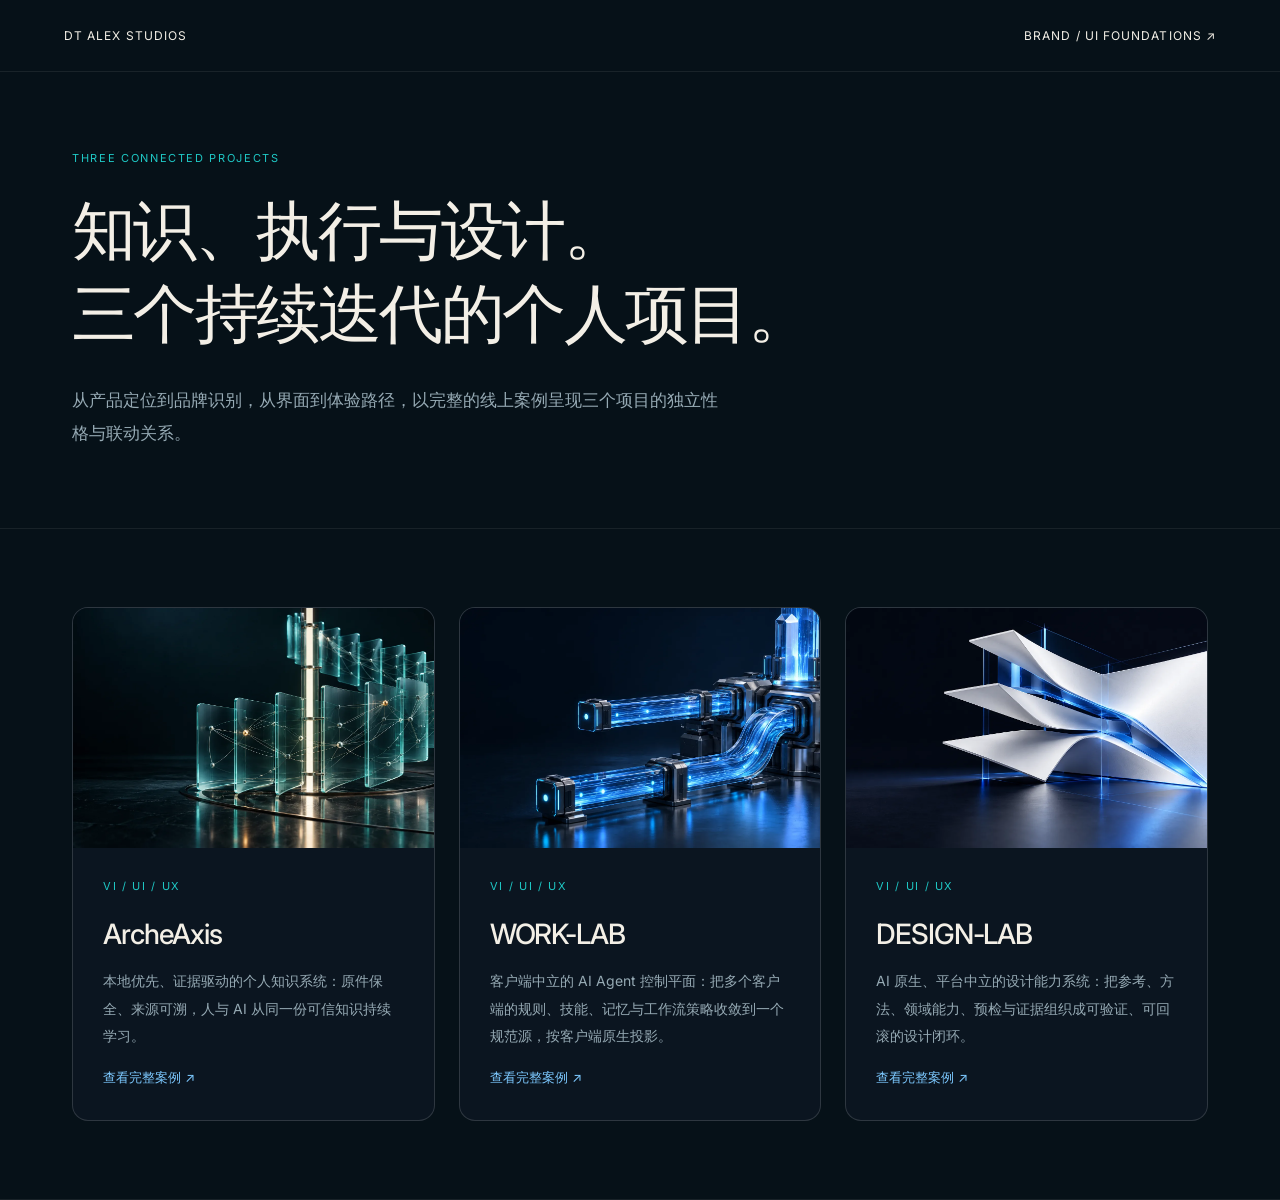
==== site-unseen/cases/index.html @ 7bae7467 "详情页升级为产品级呈现，并接入三套完整案例页 - 配图按素材身份分流：产品界面进桌面样机，品牌与规范板进装裱板，   框形跟随画面，取消所有钉死的长宽比（此前竖幅板子被裁掉七成）；   装裱板与出血框" ====
<!doctype html><html lang="zh-CN"><head><meta charset="utf-8"><meta name="viewport" content="width=device-width,initial-scale=1"><title>ArcheAxis — 产品案例 / DT ALEX STUDIOS</title><meta name="description" content="本地优先、证据驱动的个人知识系统：原件保全、来源可溯，人与 AI 从同一份可信知识持续学习。"><style>
@font-face{font-family:Inter;src:url('assets/fonts/Inter.ttf')}@font-face{font-family:CJK;src:local('PingFang SC'),local('Microsoft YaHei'),local('Noto Sans CJK SC'),local('Noto Sans SC')}
*{box-sizing:border-box}html{scroll-behavior:smooth}body{margin:0;background:var(--bg);color:var(--text);font-family:Inter,CJK,'Segoe UI',sans-serif;line-height:1.6}a{color:inherit;text-decoration:none}button{font:inherit}img{display:block;max-width:100%}h1,h2,h3,p{margin:0}h1,h2,h3{font-weight:500;letter-spacing:-.04em}h2{font-size:46px;line-height:1.3}h3{font-size:22px;line-height:1.5}p{font-size:17px;line-height:1.95;color:var(--muted)}small,.eyebrow{font-size:11px;letter-spacing:.15em;text-transform:uppercase}.eyebrow{color:var(--primary);display:block;margin-bottom:20px}.mono{font-family:Inter,monospace;font-size:12px;letter-spacing:.06em}.muted{color:var(--muted)}
.topbar{height:72px;display:flex;justify-content:space-between;align-items:center;padding:0 64px;border-bottom:1px solid #ffffff13;font-size:12px;letter-spacing:.09em}.topbar a:hover{color:var(--primary)}.topbar .links{display:flex;gap:24px}.page{max-width:1440px;margin:auto}.section{padding:78px 72px;border-bottom:1px solid #ffffff12;position:relative;overflow:hidden}.sec-head{display:flex;justify-content:space-between;gap:60px;margin-bottom:45px;align-items:start}.sec-head .intro{max-width:450px}.sec-no{color:var(--muted);font-size:12px;letter-spacing:.16em}.sec-title{max-width:680px}.body-copy{max-width:620px}.grid2{display:grid;grid-template-columns:repeat(2,minmax(0,1fr));gap:30px}.grid2>*,.grid3>*,.grid4>*{min-width:0}.grid3{display:grid;grid-template-columns:repeat(3,1fr);gap:22px}.grid4{display:grid;grid-template-columns:repeat(4,1fr);gap:16px}.panel{border:1px solid #ffffff18;border-radius:14px;background:var(--surface);padding:30px}.panel .num{display:block;color:var(--primary);font-size:13px;margin-bottom:28px}.panel p{font-size:15px;margin-top:14px}.rule{height:1px;background:#ffffff20;margin:30px 0}.chip{display:inline-block;border:1px solid #ffffff25;border-radius:30px;padding:7px 13px;margin:0 5px 6px 0;font-size:11px;letter-spacing:.04em}.badge{color:var(--primary);border-color:var(--primary)}
.hero{height:810px;padding:74px 72px;background-image:linear-gradient(90deg,var(--bg) 0%,transparent 72%),var(--hero);background-size:cover;background-position:center;display:flex;flex-direction:column;justify-content:space-between}.hero-name{font-size:91px;font-weight:650;letter-spacing:-.07em;line-height:1.05;max-width:950px}.hero-cn{font-size:15px;color:var(--muted);margin-top:18px}.hero-headline{font-size:40px;letter-spacing:-.035em;max-width:580px;margin-top:40px;line-height:1.4}.hero-summary{font-size:15px;max-width:425px;margin-top:22px}.hero-bottom{display:flex;justify-content:space-between;align-items:end;gap:40px}.hero-bottom div{font-size:11px;letter-spacing:.12em}.hero-stamp{border-left:2px solid var(--primary);padding-left:18px}.case-meta{display:flex;gap:30px;margin-top:18px;color:var(--muted);font-size:12px}
.bigquote{font-size:38px;line-height:1.5;letter-spacing:-.035em;max-width:880px;margin:40px 0;color:var(--text)}.brand-board{background:#000;border:1px solid #ffffff1a;border-radius:16px;padding:25px;height:480px;display:flex;align-items:center;justify-content:center}.brand-full{width:440px;max-width:100%;max-height:440px}.brand-mark{width:110px;height:100px}.brand-mark .brand-full{width:100%;height:100%}.brand-explainer{display:flex;flex-direction:column;justify-content:center;padding:20px}.brand-caption{font-size:12px;margin-top:22px;color:var(--muted)}.mark-row{display:flex;gap:18px;margin:30px 0}.mark-tile{height:160px;flex:1;background:#000;display:flex;align-items:center;justify-content:center;border-radius:12px;border:1px solid #ffffff20}.mark-tile svg{width:85px;height:85px}.clearspace{padding:28px;background:#000;display:flex;justify-content:center;border:1px solid #ffffff20;border-radius:12px}.clearspace>div{border:1px dashed var(--primary);padding:24px}.clearspace svg{width:85px;height:85px}.palette-grid{display:grid;grid-template-columns:1.2fr 1fr 1fr 1fr;gap:12px}.swatch{height:205px;border-radius:12px;border:1px solid #ffffff1c;padding:22px;display:flex;flex-direction:column;justify-content:space-between}.swatch label{font-size:11px;letter-spacing:.1em}.swatch b{font-size:16px;font-weight:500}.palette-detail{margin-top:30px;display:flex;justify-content:space-between;gap:40px;font-size:14px;color:var(--muted)}.sample{margin-top:40px;border:1px solid #ffffff20;background:var(--surface);padding:35px;border-radius:14px}.sample-top{display:flex;gap:12px;align-items:center}.dot{height:9px;width:9px;border-radius:50%;background:var(--primary);box-shadow:0 0 15px var(--primary)}.sample p{font-size:14px}.sample-line{margin-top:28px;height:2px;background:linear-gradient(90deg,var(--primary),transparent)}
.light{background:var(--text);color:var(--bg)}.light p,.light .muted{color:#58616a}.light .eyebrow{color:var(--bg)}.type-display{font-size:82px;line-height:1.2;letter-spacing:-.055em;margin:36px 0}.type-chinese{font-size:36px;line-height:1.6;margin-bottom:45px}.type-line{display:flex;justify-content:space-between;gap:30px;padding:20px 0;border-top:1px solid #00000020;font-size:16px}.browser{border:1px solid #ffffff25;border-radius:14px;overflow:hidden;box-shadow:0 30px 90px #0007;background:#070e17}.browser-bar{height:40px;display:flex;align-items:center;padding:0 18px;gap:6px;background:#151e28;border-bottom:1px solid #ffffff10}.browser-bar i{width:7px;height:7px;border-radius:50%;background:#677887}.browser-bar span{margin:auto;font-size:10px;color:#afbdcb;letter-spacing:.07em}.browser img{width:100%}.caption{display:flex;justify-content:space-between;gap:35px;margin-top:22px;font-size:12px;color:var(--muted)}.ui-pair{display:grid;grid-template-columns:1fr 1fr;gap:24px;margin-top:36px}.ui-pair .browser{border-radius:10px}.ui-pair .browser-bar{height:28px}.ui-pair .caption{font-size:11px}
.architecture{display:grid;grid-template-columns:.9fr 1.3fr 1fr;gap:20px;margin-top:35px}.architecture .panel{padding:26px}.architecture .panel:nth-child(2){border-color:var(--primary)}.list-item{padding:17px 0;border-bottom:1px solid #ffffff13;font-size:15px;display:flex;justify-content:space-between;gap:10px}.list-item:last-child{border-bottom:none}.list-item small{color:var(--primary);font-size:9px}.arch-label{font-size:12px;letter-spacing:.08em;color:var(--primary);margin-bottom:20px}.journey{margin-top:40px}.journey .step{border-top:2px solid var(--primary);padding:24px 20px;background:var(--surface);min-height:260px;border-radius:0 0 12px 12px}.step .num{font-size:12px;color:var(--primary);margin-bottom:40px}.step h3{font-size:20px;margin-bottom:15px}.step p{font-size:14px}.feedback{font-size:12px;color:var(--primary);margin-top:28px;border-top:1px solid #ffffff1b;padding-top:14px}.journey-note{padding:30px 36px;border-left:2px solid var(--primary);background:var(--surface);margin-top:32px;font-size:15px;color:var(--muted)}.state-grid .panel{min-height:250px}.state-label{display:inline-block;background:color-mix(in srgb,var(--primary) 14%,transparent);color:var(--primary);padding:5px 10px;border-radius:5px;font-size:11px;margin-bottom:30px}.focus-spec{display:flex;gap:40px;align-items:center;justify-content:space-between;border-top:1px solid #ffffff20;margin-top:35px;padding-top:25px}.focus-btn{padding:12px 20px;border:1px solid var(--primary);outline:2px solid var(--primary);outline-offset:4px;border-radius:8px;font-size:13px}.focus-spec p{font-size:13px;max-width:520px}
.screenwall{display:grid;grid-template-columns:repeat(3,1fr);gap:22px}.screenwall figure{margin:0}.screenwall img{border:1px solid #ffffff20;border-radius:7px}.screenwall figcaption{font-size:11px;color:var(--muted);margin-top:12px}.mockup-stage{height:820px;position:relative;perspective:2000px;background:radial-gradient(ellipse at 55% 75%,color-mix(in srgb,var(--primary) 17%,transparent),transparent 65%);margin:20px -30px 0}.monitor{position:absolute;left:7%;top:2%;width:74%;background:linear-gradient(135deg,#667583,#101820 13%,#283642);padding:13px 13px 38px;border-radius:22px;box-shadow:5px 16px 0 #090e15,0 40px 100px #000b;transform:rotateY(-10deg) rotateX(3deg)}.monitor .screen{border-radius:9px;overflow:hidden;background:var(--bg)}.monitor .screen img{width:100%}.monitor:after{content:'';position:absolute;width:14%;height:85px;background:linear-gradient(90deg,#121d27,#4f6070,#17222c);left:43%;top:100%;z-index:-1;clip-path:polygon(20% 0,80% 0,100% 100%,0 100%)}.monitor .foot{position:absolute;height:14px;width:34%;background:linear-gradient(180deg,#647280,#17212b);bottom:-97px;left:33%;border-radius:50%;box-shadow:0 15px 40px #0009}.floating-browser{position:absolute;width:48%;right:0;bottom:0;transform:rotateY(-8deg) rotateX(2deg);box-shadow:0 25px 70px #000b}.mockup-note{font-size:12px;color:var(--muted);margin-top:35px}
.graphic-canvas{height:390px;border:1px solid #ffffff20;border-radius:14px;background:var(--surface);position:relative;overflow:hidden;display:flex;align-items:center;justify-content:center}.graphic-canvas svg{width:88%;height:88%}.graphic-copy{margin-top:25px;display:grid;grid-template-columns:repeat(3,1fr);gap:30px}.graphic-copy p{font-size:13px}.graphic-copy h3{font-size:17px;margin-bottom:9px}.digital-grid{display:grid;grid-template-columns:1.1fr 1fr;gap:26px}.share-card{background:var(--surface);border:1px solid #ffffff20;border-radius:15px;overflow:hidden}.share-cover{height:310px;background-image:linear-gradient(90deg,var(--bg),transparent),var(--hero);background-size:cover;background-position:center;padding:28px}.share-cover h3{font-size:30px;margin-top:80px}.share-content{padding:24px}.share-content p{font-size:13px;margin-top:10px}.digital-spec{display:flex;flex-direction:column;justify-content:space-between}.digital-spec .panel{margin-bottom:18px}.digital-spec h3{font-size:20px}.digital-spec p{font-size:13px}.relation-grid{display:grid;grid-template-columns:repeat(3,1fr);gap:18px;margin-top:38px}.relation-card{padding:25px;border:1px solid #ffffff20;background:var(--surface);border-radius:12px}.relation-card.active{border-color:var(--primary)}.relation-card .brand-mark{height:80px;width:100px;background:#000;border-radius:8px;margin-bottom:22px}.relation-card h3{font-size:22px}.relation-card p{font-size:13px;margin-top:12px}.closing{padding:82px 72px}.closing h2{font-size:58px}.closing p{max-width:630px;margin-top:30px}.closing-bottom{display:flex;justify-content:space-between;gap:40px;margin-top:60px;padding-top:28px;border-top:1px solid #ffffff20;font-size:11px;color:var(--muted)}
.promo{position:relative;width:1920px;height:1080px;padding:100px;background-image:linear-gradient(90deg,var(--bg) 0%,color-mix(in srgb,var(--bg) 86%,transparent) 44%,transparent 100%),var(--hero);background-size:cover;background-position:center;overflow:hidden}.promo h1{font-size:120px;letter-spacing:-.055em;line-height:1.05;max-width:1200px}.promo h2{font-size:56px;margin-top:45px}.promo p{color:var(--text);font-size:23px;max-width:610px;margin-top:32px}.promo .eyebrow{font-size:16px;margin-bottom:45px}.promo-foot{position:absolute;left:100px;right:100px;bottom:72px;display:flex;justify-content:space-between;align-items:end;border-top:1px solid #ffffff30;padding-top:25px;font-size:15px;letter-spacing:.08em}.promo.square{width:1080px;height:1080px;padding:68px;background-position:65% center}.square h1{font-size:84px;max-width:950px}.square h2{font-size:44px}.square p{font-size:19px;max-width:600px}.square .promo-foot{left:68px;right:68px;bottom:50px}.promo.vertical{width:1080px;height:1920px;padding:78px;background-size:auto 1250px;background-position:70% 100%;background-repeat:no-repeat}.vertical h1{font-size:82px}.vertical h2{font-size:57px;max-width:740px}.vertical p{font-size:23px;max-width:730px}.vertical .promo-foot{left:78px;right:78px;bottom:70px}.vertical .mini-screen{position:absolute;left:78px;right:78px;top:710px;transform:rotate(-3deg);box-shadow:0 40px 90px #000a}.vertical .mini-screen .browser-bar{height:32px}.promo .brand-mark{width:130px;height:130px;position:absolute;right:90px;top:90px;background:#000;border-radius:10px}.home-grid{display:grid;grid-template-columns:repeat(3,1fr);gap:24px}.home-card{border:1px solid #ffffff25;overflow:hidden;border-radius:16px;background:#0b1520}.home-card img{height:240px;width:100%;object-fit:cover}.home-card div{padding:30px}.home-card h2{font-size:28px}.home-card p{font-size:14px;margin:15px 0}.home-card a{color:#7dc9ff;font-size:13px}
@media(max-width:800px){.topbar{padding:0 22px;height:60px}.topbar .links{gap:12px;font-size:10px}.section,.closing{padding:48px 24px}.hero{height:760px;padding:44px 24px;background-position:65% center}.hero-name{font-size:clamp(42px,12vw,58px)}.hero-headline{font-size:30px;max-width:330px}.hero-summary{font-size:14px;max-width:310px}.hero-bottom{gap:16px}.case-meta{gap:14px;font-size:10px}.sec-head{display:block;margin-bottom:30px}.sec-head .intro{margin-top:22px}h2{font-size:32px}.grid2,.grid3,.architecture,.digital-grid,.home-grid{grid-template-columns:1fr}.grid4,.palette-grid{grid-template-columns:1fr 1fr}.panel{padding:23px}.bigquote{font-size:27px}.brand-board{height:380px}.brand-explainer{padding:20px 0}.brand-full{width:350px;max-width:100%}.clearspace{padding:18px}.clearspace>div{padding:18px}.type-display{font-size:48px}.type-chinese{font-size:28px}.type-line{font-size:12px;gap:15px}.ui-pair{grid-template-columns:1fr}.browser-bar{height:28px}.caption{font-size:10px;gap:15px}.journey .step{min-height:250px}.state-grid .panel{min-height:250px}.focus-spec{flex-direction:column;align-items:start}.screenwall{grid-template-columns:1fr 1fr;gap:14px}.mockup-stage{height:340px;margin:0 -10px}.monitor{left:0;top:5%;width:95%;padding:6px 6px 20px;border-radius:12px;transform:none}.monitor:after{height:40px}.monitor .foot{bottom:-47px}.floating-browser{width:60%;bottom:5%;transform:none}.mockup-note{margin-top:15px}.graphic-canvas{height:280px}.graphic-copy{grid-template-columns:1fr}.relation-grid{grid-template-columns:1fr}.closing h2{font-size:39px}.closing-bottom{flex-direction:column;gap:18px}.palette-detail{flex-direction:column;gap:12px}.swatch{height:180px}.hero-stamp{font-size:10px!important}.relation-card .brand-mark{height:70px}.body-copy p{font-size:15px}}
@media(prefers-reduced-motion:reduce){html{scroll-behavior:auto}}
</style></head><body style="--bg:#061118;--surface:#0C1C26;--primary:#1FC8C5;--secondary:#E6BE73;--text:#F3EFE6;--muted:#96AAB4;--hero:url(assets/archeaxis-keyvisual.webp)"><header class="topbar"><span>DT ALEX STUDIOS</span><a href="brand-ui-kit.html">BRAND / UI FOUNDATIONS ↗</a></header><main class="page"><section class="section"><span class="eyebrow">THREE CONNECTED PROJECTS</span><h1 style="font-size:64px;line-height:1.3">知识、执行与设计。<br>三个持续迭代的个人项目。</h1><p style="max-width:650px;margin-top:30px">从产品定位到品牌识别，从界面到体验路径，以完整的线上案例呈现三个项目的独立性格与联动关系。</p></section><section class="section"><div class="home-grid"><article class="home-card"><img src="assets/archeaxis-keyvisual.webp" alt="ArcheAxis 主视觉"><div><span class="eyebrow">VI / UI / UX</span><h2>ArcheAxis</h2><p>本地优先、证据驱动的个人知识系统：原件保全、来源可溯，人与 AI 从同一份可信知识持续学习。</p><a href="archeaxis.html">查看完整案例 ↗</a></div></article><article class="home-card"><img src="assets/work-lab-keyvisual.webp" alt="WORK-LAB 主视觉"><div><span class="eyebrow">VI / UI / UX</span><h2>WORK-LAB</h2><p>客户端中立的 AI Agent 控制平面：把多个客户端的规则、技能、记忆与工作流策略收敛到一个规范源，按客户端原生投影。</p><a href="work-lab.html">查看完整案例 ↗</a></div></article><article class="home-card"><img src="assets/design-lab-keyvisual.webp" alt="DESIGN-LAB 主视觉"><div><span class="eyebrow">VI / UI / UX</span><h2>DESIGN-LAB</h2><p>AI 原生、平台中立的设计能力系统：把参考、方法、领域能力、预检与证据组织成可验证、可回滚的设计闭环。</p><a href="design-lab.html">查看完整案例 ↗</a></div></article></div></section></main></body></html>
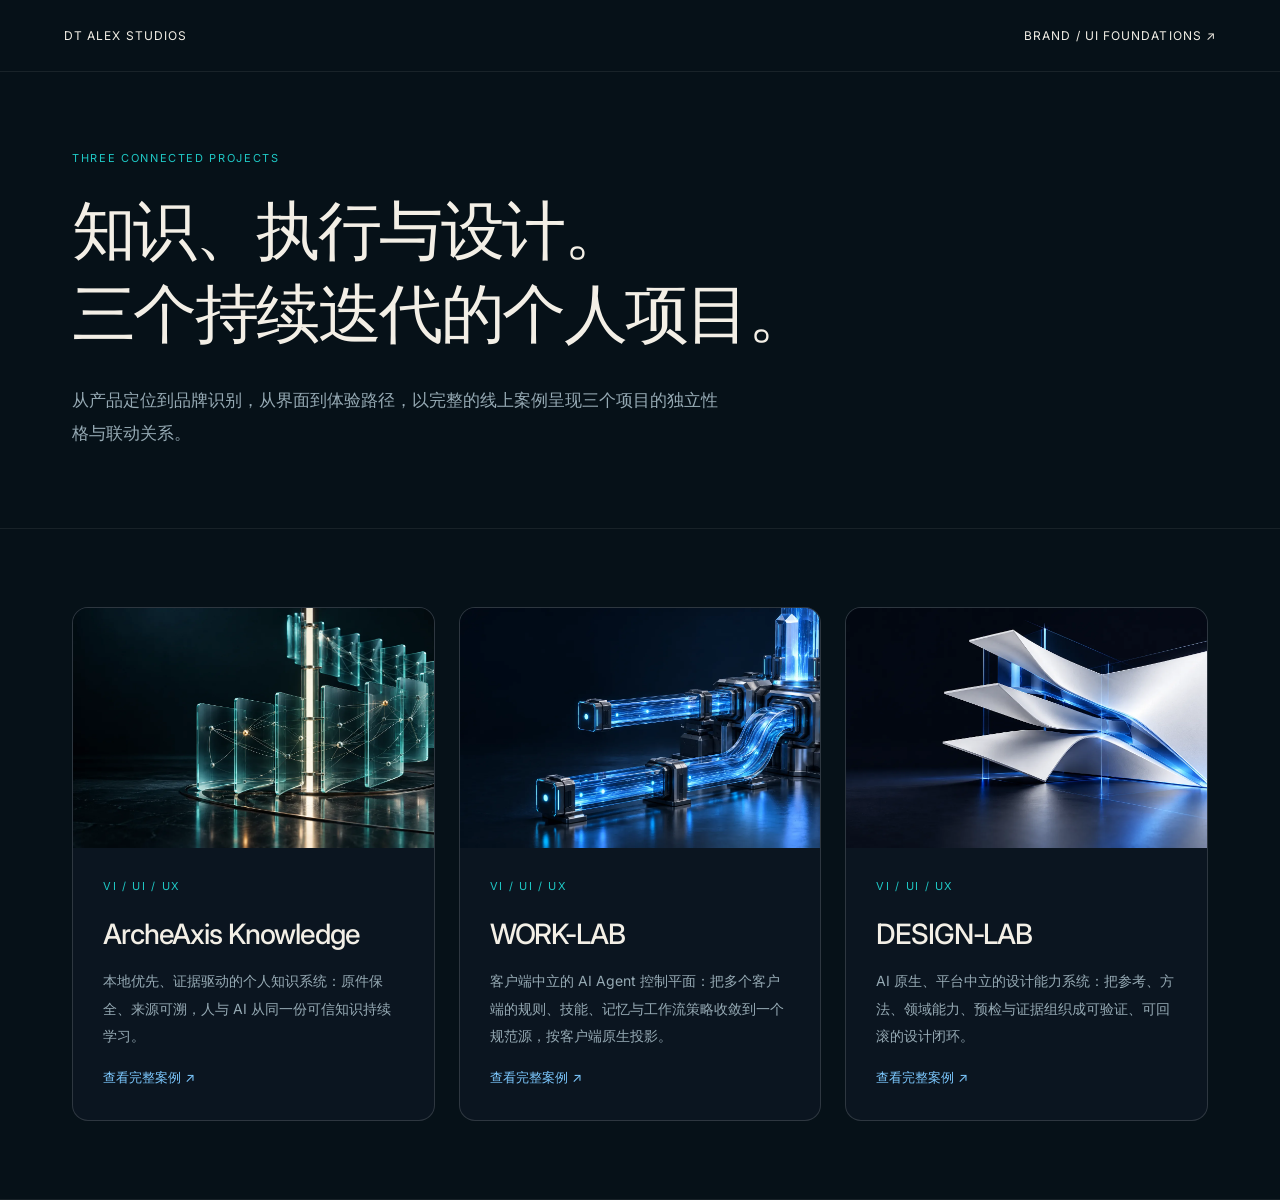
==== commit a6a5bc8e: "全站改用对外全称，案例页配图与素材分辨率补齐到原生 对外不再出现内部简称：案例页 hero、交互演示页头与 ArcheAxis 界面截图 一律用「星环知识系统 ArcheAxis Knowledge」" ====
--- a/site-unseen/cases/index.html
+++ b/site-unseen/cases/index.html
@@ -1,4 +1,4 @@
-<!doctype html><html lang="zh-CN"><head><meta charset="utf-8"><meta name="viewport" content="width=device-width,initial-scale=1"><title>ArcheAxis — 产品案例 / DT ALEX STUDIOS</title><meta name="description" content="本地优先、证据驱动的个人知识系统：原件保全、来源可溯，人与 AI 从同一份可信知识持续学习。"><style>
+<!doctype html><html lang="zh-CN"><head><meta charset="utf-8"><meta name="viewport" content="width=device-width,initial-scale=1"><title>星环知识系统 ArcheAxis Knowledge — 产品案例 / DT ALEX STUDIOS</title><meta name="description" content="本地优先、证据驱动的个人知识系统：原件保全、来源可溯，人与 AI 从同一份可信知识持续学习。"><style>
 @font-face{font-family:Inter;src:url('assets/fonts/Inter.ttf')}@font-face{font-family:CJK;src:local('PingFang SC'),local('Microsoft YaHei'),local('Noto Sans CJK SC'),local('Noto Sans SC')}
 *{box-sizing:border-box}html{scroll-behavior:smooth}body{margin:0;background:var(--bg);color:var(--text);font-family:Inter,CJK,'Segoe UI',sans-serif;line-height:1.6}a{color:inherit;text-decoration:none}button{font:inherit}img{display:block;max-width:100%}h1,h2,h3,p{margin:0}h1,h2,h3{font-weight:500;letter-spacing:-.04em}h2{font-size:46px;line-height:1.3}h3{font-size:22px;line-height:1.5}p{font-size:17px;line-height:1.95;color:var(--muted)}small,.eyebrow{font-size:11px;letter-spacing:.15em;text-transform:uppercase}.eyebrow{color:var(--primary);display:block;margin-bottom:20px}.mono{font-family:Inter,monospace;font-size:12px;letter-spacing:.06em}.muted{color:var(--muted)}
 .topbar{height:72px;display:flex;justify-content:space-between;align-items:center;padding:0 64px;border-bottom:1px solid #ffffff13;font-size:12px;letter-spacing:.09em}.topbar a:hover{color:var(--primary)}.topbar .links{display:flex;gap:24px}.page{max-width:1440px;margin:auto}.section{padding:78px 72px;border-bottom:1px solid #ffffff12;position:relative;overflow:hidden}.sec-head{display:flex;justify-content:space-between;gap:60px;margin-bottom:45px;align-items:start}.sec-head .intro{max-width:450px}.sec-no{color:var(--muted);font-size:12px;letter-spacing:.16em}.sec-title{max-width:680px}.body-copy{max-width:620px}.grid2{display:grid;grid-template-columns:repeat(2,minmax(0,1fr));gap:30px}.grid2>*,.grid3>*,.grid4>*{min-width:0}.grid3{display:grid;grid-template-columns:repeat(3,1fr);gap:22px}.grid4{display:grid;grid-template-columns:repeat(4,1fr);gap:16px}.panel{border:1px solid #ffffff18;border-radius:14px;background:var(--surface);padding:30px}.panel .num{display:block;color:var(--primary);font-size:13px;margin-bottom:28px}.panel p{font-size:15px;margin-top:14px}.rule{height:1px;background:#ffffff20;margin:30px 0}.chip{display:inline-block;border:1px solid #ffffff25;border-radius:30px;padding:7px 13px;margin:0 5px 6px 0;font-size:11px;letter-spacing:.04em}.badge{color:var(--primary);border-color:var(--primary)}
@@ -11,4 +11,4 @@
 .promo{position:relative;width:1920px;height:1080px;padding:100px;background-image:linear-gradient(90deg,var(--bg) 0%,color-mix(in srgb,var(--bg) 86%,transparent) 44%,transparent 100%),var(--hero);background-size:cover;background-position:center;overflow:hidden}.promo h1{font-size:120px;letter-spacing:-.055em;line-height:1.05;max-width:1200px}.promo h2{font-size:56px;margin-top:45px}.promo p{color:var(--text);font-size:23px;max-width:610px;margin-top:32px}.promo .eyebrow{font-size:16px;margin-bottom:45px}.promo-foot{position:absolute;left:100px;right:100px;bottom:72px;display:flex;justify-content:space-between;align-items:end;border-top:1px solid #ffffff30;padding-top:25px;font-size:15px;letter-spacing:.08em}.promo.square{width:1080px;height:1080px;padding:68px;background-position:65% center}.square h1{font-size:84px;max-width:950px}.square h2{font-size:44px}.square p{font-size:19px;max-width:600px}.square .promo-foot{left:68px;right:68px;bottom:50px}.promo.vertical{width:1080px;height:1920px;padding:78px;background-size:auto 1250px;background-position:70% 100%;background-repeat:no-repeat}.vertical h1{font-size:82px}.vertical h2{font-size:57px;max-width:740px}.vertical p{font-size:23px;max-width:730px}.vertical .promo-foot{left:78px;right:78px;bottom:70px}.vertical .mini-screen{position:absolute;left:78px;right:78px;top:710px;transform:rotate(-3deg);box-shadow:0 40px 90px #000a}.vertical .mini-screen .browser-bar{height:32px}.promo .brand-mark{width:130px;height:130px;position:absolute;right:90px;top:90px;background:#000;border-radius:10px}.home-grid{display:grid;grid-template-columns:repeat(3,1fr);gap:24px}.home-card{border:1px solid #ffffff25;overflow:hidden;border-radius:16px;background:#0b1520}.home-card img{height:240px;width:100%;object-fit:cover}.home-card div{padding:30px}.home-card h2{font-size:28px}.home-card p{font-size:14px;margin:15px 0}.home-card a{color:#7dc9ff;font-size:13px}
 @media(max-width:800px){.topbar{padding:0 22px;height:60px}.topbar .links{gap:12px;font-size:10px}.section,.closing{padding:48px 24px}.hero{height:760px;padding:44px 24px;background-position:65% center}.hero-name{font-size:clamp(42px,12vw,58px)}.hero-headline{font-size:30px;max-width:330px}.hero-summary{font-size:14px;max-width:310px}.hero-bottom{gap:16px}.case-meta{gap:14px;font-size:10px}.sec-head{display:block;margin-bottom:30px}.sec-head .intro{margin-top:22px}h2{font-size:32px}.grid2,.grid3,.architecture,.digital-grid,.home-grid{grid-template-columns:1fr}.grid4,.palette-grid{grid-template-columns:1fr 1fr}.panel{padding:23px}.bigquote{font-size:27px}.brand-board{height:380px}.brand-explainer{padding:20px 0}.brand-full{width:350px;max-width:100%}.clearspace{padding:18px}.clearspace>div{padding:18px}.type-display{font-size:48px}.type-chinese{font-size:28px}.type-line{font-size:12px;gap:15px}.ui-pair{grid-template-columns:1fr}.browser-bar{height:28px}.caption{font-size:10px;gap:15px}.journey .step{min-height:250px}.state-grid .panel{min-height:250px}.focus-spec{flex-direction:column;align-items:start}.screenwall{grid-template-columns:1fr 1fr;gap:14px}.mockup-stage{height:340px;margin:0 -10px}.monitor{left:0;top:5%;width:95%;padding:6px 6px 20px;border-radius:12px;transform:none}.monitor:after{height:40px}.monitor .foot{bottom:-47px}.floating-browser{width:60%;bottom:5%;transform:none}.mockup-note{margin-top:15px}.graphic-canvas{height:280px}.graphic-copy{grid-template-columns:1fr}.relation-grid{grid-template-columns:1fr}.closing h2{font-size:39px}.closing-bottom{flex-direction:column;gap:18px}.palette-detail{flex-direction:column;gap:12px}.swatch{height:180px}.hero-stamp{font-size:10px!important}.relation-card .brand-mark{height:70px}.body-copy p{font-size:15px}}
 @media(prefers-reduced-motion:reduce){html{scroll-behavior:auto}}
-</style></head><body style="--bg:#061118;--surface:#0C1C26;--primary:#1FC8C5;--secondary:#E6BE73;--text:#F3EFE6;--muted:#96AAB4;--hero:url(assets/archeaxis-keyvisual.webp)"><header class="topbar"><span>DT ALEX STUDIOS</span><a href="brand-ui-kit.html">BRAND / UI FOUNDATIONS ↗</a></header><main class="page"><section class="section"><span class="eyebrow">THREE CONNECTED PROJECTS</span><h1 style="font-size:64px;line-height:1.3">知识、执行与设计。<br>三个持续迭代的个人项目。</h1><p style="max-width:650px;margin-top:30px">从产品定位到品牌识别，从界面到体验路径，以完整的线上案例呈现三个项目的独立性格与联动关系。</p></section><section class="section"><div class="home-grid"><article class="home-card"><img src="assets/archeaxis-keyvisual.webp" alt="ArcheAxis 主视觉"><div><span class="eyebrow">VI / UI / UX</span><h2>ArcheAxis</h2><p>本地优先、证据驱动的个人知识系统：原件保全、来源可溯，人与 AI 从同一份可信知识持续学习。</p><a href="archeaxis.html">查看完整案例 ↗</a></div></article><article class="home-card"><img src="assets/work-lab-keyvisual.webp" alt="WORK-LAB 主视觉"><div><span class="eyebrow">VI / UI / UX</span><h2>WORK-LAB</h2><p>客户端中立的 AI Agent 控制平面：把多个客户端的规则、技能、记忆与工作流策略收敛到一个规范源，按客户端原生投影。</p><a href="work-lab.html">查看完整案例 ↗</a></div></article><article class="home-card"><img src="assets/design-lab-keyvisual.webp" alt="DESIGN-LAB 主视觉"><div><span class="eyebrow">VI / UI / UX</span><h2>DESIGN-LAB</h2><p>AI 原生、平台中立的设计能力系统：把参考、方法、领域能力、预检与证据组织成可验证、可回滚的设计闭环。</p><a href="design-lab.html">查看完整案例 ↗</a></div></article></div></section></main></body></html>+</style></head><body style="--bg:#061118;--surface:#0C1C26;--primary:#1FC8C5;--secondary:#E6BE73;--text:#F3EFE6;--muted:#96AAB4;--hero:url(assets/archeaxis-keyvisual.webp)"><header class="topbar"><span>DT ALEX STUDIOS</span><a href="brand-ui-kit.html">BRAND / UI FOUNDATIONS ↗</a></header><main class="page"><section class="section"><span class="eyebrow">THREE CONNECTED PROJECTS</span><h1 style="font-size:64px;line-height:1.3">知识、执行与设计。<br>三个持续迭代的个人项目。</h1><p style="max-width:650px;margin-top:30px">从产品定位到品牌识别，从界面到体验路径，以完整的线上案例呈现三个项目的独立性格与联动关系。</p></section><section class="section"><div class="home-grid"><article class="home-card"><img src="assets/archeaxis-keyvisual.webp" alt="星环知识系统 ArcheAxis Knowledge 主视觉"><div><span class="eyebrow">VI / UI / UX</span><h2>ArcheAxis Knowledge</h2><p>本地优先、证据驱动的个人知识系统：原件保全、来源可溯，人与 AI 从同一份可信知识持续学习。</p><a href="archeaxis.html">查看完整案例 ↗</a></div></article><article class="home-card"><img src="assets/work-lab-keyvisual.webp" alt="WORK-LAB 主视觉"><div><span class="eyebrow">VI / UI / UX</span><h2>WORK-LAB</h2><p>客户端中立的 AI Agent 控制平面：把多个客户端的规则、技能、记忆与工作流策略收敛到一个规范源，按客户端原生投影。</p><a href="work-lab.html">查看完整案例 ↗</a></div></article><article class="home-card"><img src="assets/design-lab-keyvisual.webp" alt="DESIGN-LAB 主视觉"><div><span class="eyebrow">VI / UI / UX</span><h2>DESIGN-LAB</h2><p>AI 原生、平台中立的设计能力系统：把参考、方法、领域能力、预检与证据组织成可验证、可回滚的设计闭环。</p><a href="design-lab.html">查看完整案例 ↗</a></div></article></div></section></main></body></html>
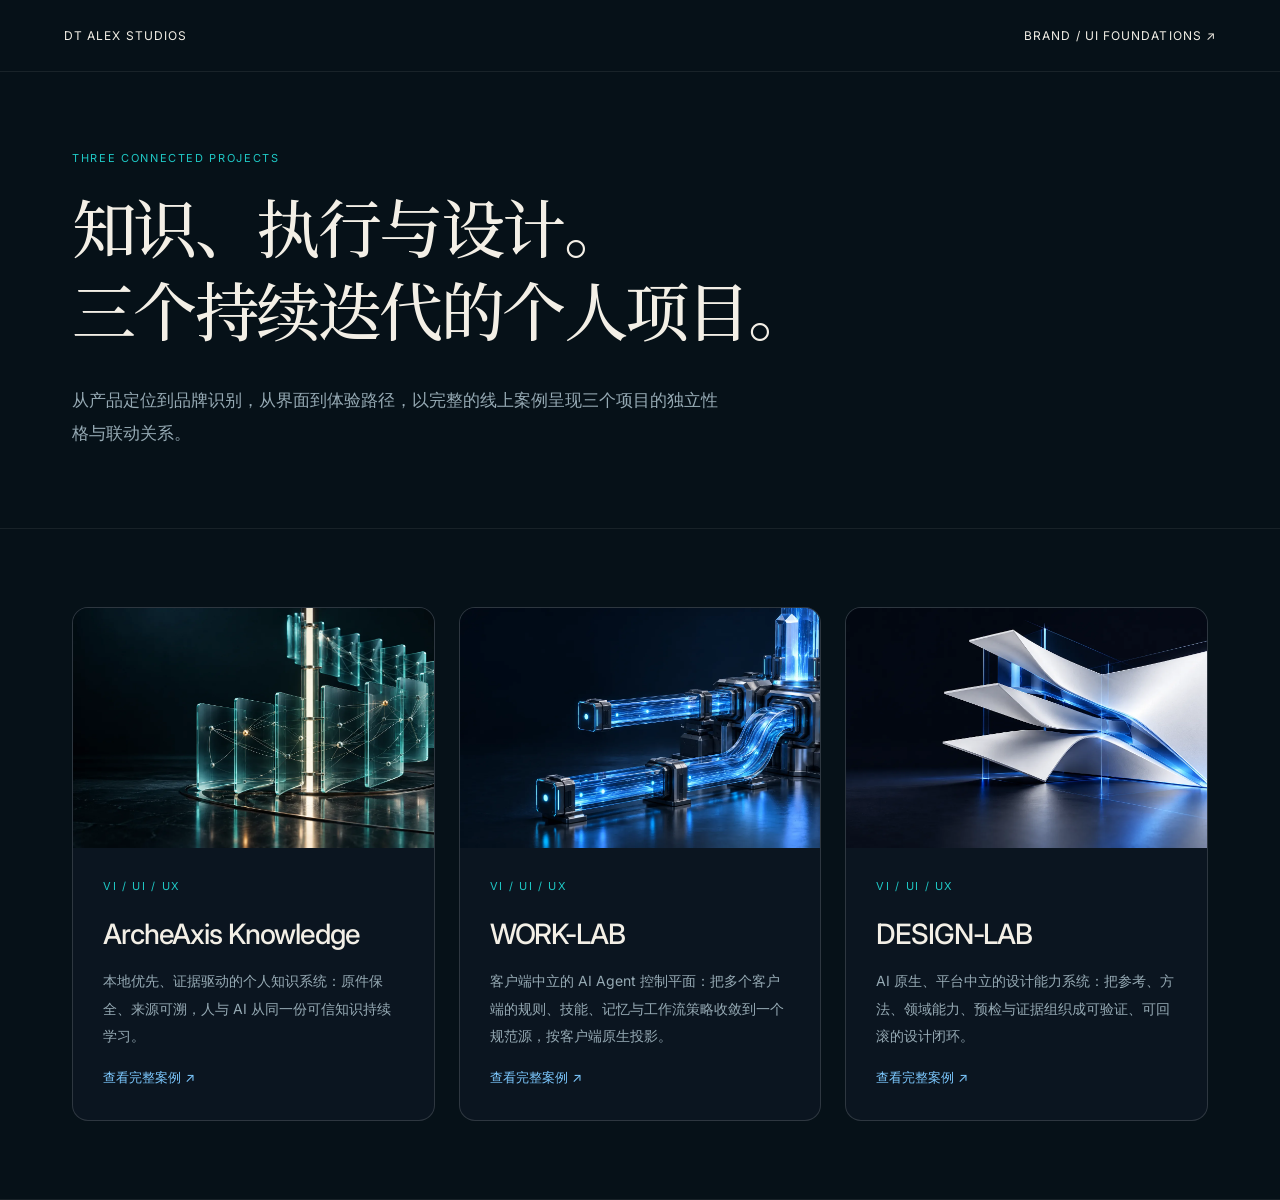
==== commit f991eb17: "案例子站的中文大标题接上作品集的展示字面，全站最后一处字声降级补齐 交付包里的五页只带 Inter，索引页 64px 的「知识、执行与设计。」和案例页各段 40–58px 的中文标题一直落在系统字体上" ====
--- a/site-unseen/cases/index.html
+++ b/site-unseen/cases/index.html
@@ -11,4 +11,138 @@
 .promo{position:relative;width:1920px;height:1080px;padding:100px;background-image:linear-gradient(90deg,var(--bg) 0%,color-mix(in srgb,var(--bg) 86%,transparent) 44%,transparent 100%),var(--hero);background-size:cover;background-position:center;overflow:hidden}.promo h1{font-size:120px;letter-spacing:-.055em;line-height:1.05;max-width:1200px}.promo h2{font-size:56px;margin-top:45px}.promo p{color:var(--text);font-size:23px;max-width:610px;margin-top:32px}.promo .eyebrow{font-size:16px;margin-bottom:45px}.promo-foot{position:absolute;left:100px;right:100px;bottom:72px;display:flex;justify-content:space-between;align-items:end;border-top:1px solid #ffffff30;padding-top:25px;font-size:15px;letter-spacing:.08em}.promo.square{width:1080px;height:1080px;padding:68px;background-position:65% center}.square h1{font-size:84px;max-width:950px}.square h2{font-size:44px}.square p{font-size:19px;max-width:600px}.square .promo-foot{left:68px;right:68px;bottom:50px}.promo.vertical{width:1080px;height:1920px;padding:78px;background-size:auto 1250px;background-position:70% 100%;background-repeat:no-repeat}.vertical h1{font-size:82px}.vertical h2{font-size:57px;max-width:740px}.vertical p{font-size:23px;max-width:730px}.vertical .promo-foot{left:78px;right:78px;bottom:70px}.vertical .mini-screen{position:absolute;left:78px;right:78px;top:710px;transform:rotate(-3deg);box-shadow:0 40px 90px #000a}.vertical .mini-screen .browser-bar{height:32px}.promo .brand-mark{width:130px;height:130px;position:absolute;right:90px;top:90px;background:#000;border-radius:10px}.home-grid{display:grid;grid-template-columns:repeat(3,1fr);gap:24px}.home-card{border:1px solid #ffffff25;overflow:hidden;border-radius:16px;background:#0b1520}.home-card img{height:240px;width:100%;object-fit:cover}.home-card div{padding:30px}.home-card h2{font-size:28px}.home-card p{font-size:14px;margin:15px 0}.home-card a{color:#7dc9ff;font-size:13px}
 @media(max-width:800px){.topbar{padding:0 22px;height:60px}.topbar .links{gap:12px;font-size:10px}.section,.closing{padding:48px 24px}.hero{height:760px;padding:44px 24px;background-position:65% center}.hero-name{font-size:clamp(42px,12vw,58px)}.hero-headline{font-size:30px;max-width:330px}.hero-summary{font-size:14px;max-width:310px}.hero-bottom{gap:16px}.case-meta{gap:14px;font-size:10px}.sec-head{display:block;margin-bottom:30px}.sec-head .intro{margin-top:22px}h2{font-size:32px}.grid2,.grid3,.architecture,.digital-grid,.home-grid{grid-template-columns:1fr}.grid4,.palette-grid{grid-template-columns:1fr 1fr}.panel{padding:23px}.bigquote{font-size:27px}.brand-board{height:380px}.brand-explainer{padding:20px 0}.brand-full{width:350px;max-width:100%}.clearspace{padding:18px}.clearspace>div{padding:18px}.type-display{font-size:48px}.type-chinese{font-size:28px}.type-line{font-size:12px;gap:15px}.ui-pair{grid-template-columns:1fr}.browser-bar{height:28px}.caption{font-size:10px;gap:15px}.journey .step{min-height:250px}.state-grid .panel{min-height:250px}.focus-spec{flex-direction:column;align-items:start}.screenwall{grid-template-columns:1fr 1fr;gap:14px}.mockup-stage{height:340px;margin:0 -10px}.monitor{left:0;top:5%;width:95%;padding:6px 6px 20px;border-radius:12px;transform:none}.monitor:after{height:40px}.monitor .foot{bottom:-47px}.floating-browser{width:60%;bottom:5%;transform:none}.mockup-note{margin-top:15px}.graphic-canvas{height:280px}.graphic-copy{grid-template-columns:1fr}.relation-grid{grid-template-columns:1fr}.closing h2{font-size:39px}.closing-bottom{flex-direction:column;gap:18px}.palette-detail{flex-direction:column;gap:12px}.swatch{height:180px}.hero-stamp{font-size:10px!important}.relation-card .brand-mark{height:70px}.body-copy p{font-size:15px}}
 @media(prefers-reduced-motion:reduce){html{scroll-behavior:auto}}
-</style></head><body style="--bg:#061118;--surface:#0C1C26;--primary:#1FC8C5;--secondary:#E6BE73;--text:#F3EFE6;--muted:#96AAB4;--hero:url(assets/archeaxis-keyvisual.webp)"><header class="topbar"><span>DT ALEX STUDIOS</span><a href="brand-ui-kit.html">BRAND / UI FOUNDATIONS ↗</a></header><main class="page"><section class="section"><span class="eyebrow">THREE CONNECTED PROJECTS</span><h1 style="font-size:64px;line-height:1.3">知识、执行与设计。<br>三个持续迭代的个人项目。</h1><p style="max-width:650px;margin-top:30px">从产品定位到品牌识别，从界面到体验路径，以完整的线上案例呈现三个项目的独立性格与联动关系。</p></section><section class="section"><div class="home-grid"><article class="home-card"><img src="assets/archeaxis-keyvisual.webp" alt="星环知识系统 ArcheAxis Knowledge 主视觉"><div><span class="eyebrow">VI / UI / UX</span><h2>ArcheAxis Knowledge</h2><p>本地优先、证据驱动的个人知识系统：原件保全、来源可溯，人与 AI 从同一份可信知识持续学习。</p><a href="archeaxis.html">查看完整案例 ↗</a></div></article><article class="home-card"><img src="assets/work-lab-keyvisual.webp" alt="WORK-LAB 主视觉"><div><span class="eyebrow">VI / UI / UX</span><h2>WORK-LAB</h2><p>客户端中立的 AI Agent 控制平面：把多个客户端的规则、技能、记忆与工作流策略收敛到一个规范源，按客户端原生投影。</p><a href="work-lab.html">查看完整案例 ↗</a></div></article><article class="home-card"><img src="assets/design-lab-keyvisual.webp" alt="DESIGN-LAB 主视觉"><div><span class="eyebrow">VI / UI / UX</span><h2>DESIGN-LAB</h2><p>AI 原生、平台中立的设计能力系统：把参考、方法、领域能力、预检与证据组织成可验证、可回滚的设计闭环。</p><a href="design-lab.html">查看完整案例 ↗</a></div></article></div></section></main></body></html>+</style><style id="case-motion">
+/* 揭示单元：进场前压在下半个身位，进场只做 transform + opacity。
+   前提用 :where() 包起来，特异度归零——不然 html.cm-js [data-cm].cm-in 是 (0,0,3,1)，
+   会把后面的 .home-card:hover (0,0,2,0) 整个压死：卡片抬升写了却永远不生效。
+   降级成 (0,0,2,0) 之后与 hover 打平，靠"后者胜"让 hover 赢。
+   :where() 万一不被支持，整条规则作废，结果是"不隐藏"，也是安全方向。 */
+:where(html.cm-js) [data-cm]{opacity:0;transform:translateY(26px);
+ transition:opacity .72s cubic-bezier(.16,.84,.24,1) var(--cm-d,0ms),
+            transform .84s cubic-bezier(.16,.84,.24,1) var(--cm-d,0ms)}
+:where(html.cm-js) [data-cm].cm-in{opacity:1;transform:translateY(0)}
+/* 主标题逐词遮罩：与主站 .mask span 同一手法。
+   padding-bottom/margin-bottom 抵消，让降部（Knowledge 的 g）不被 overflow 裁掉，
+   同时行盒高度一步不让。 */
+.cm-mask{display:inline-block;overflow:hidden;vertical-align:bottom;
+ padding-bottom:.16em;margin-bottom:-.16em}
+.cm-word{display:inline-block;transform:translateY(115%);
+ transition:transform .9s cubic-bezier(.16,.84,.24,1) var(--cm-d,0ms)}
+.cm-word.cm-in{transform:translateY(0)}
+/* 顶部滚动进度条：scaleX 走合成层，不触发布局 */
+.cm-rail{position:fixed;left:0;top:0;width:100%;height:2px;z-index:60;
+ background:var(--primary);transform:scaleX(0);transform-origin:0 50%;
+ pointer-events:none;opacity:.85}
+/* 悬停：卡片抬起 + 画面在框内推近（截图没有视频，推近就是它的"动起来"）。
+   transition 必须在这里一次写全：卡片同时是揭示单元，两条 transition 规则打平特异度，
+   后写的这份要同时覆盖 opacity（进场）和 transform（进场 + 悬停），否则漏掉一个通道。 */
+.home-card,.browser{transition:opacity .72s cubic-bezier(.16,.84,.24,1) var(--cm-d,0ms),
+                    transform .62s cubic-bezier(.16,.84,.24,1)}
+.home-card img{transition:transform .9s cubic-bezier(.16,.84,.24,1)}
+.home-card:hover{transform:translateY(-6px)}
+.home-card:hover img{transform:scale(1.05)}
+.browser:hover{transform:translateY(-4px)}
+@media(prefers-reduced-motion:reduce){
+ html.cm-js [data-cm]{opacity:1;transform:none;transition:none}
+ .cm-word{transform:none;transition:none}
+ .home-card,.browser,.home-card img{transition:none}
+ .home-card:hover,.home-card:hover img,.browser:hover{transform:none}
+}
+</style>
+<style id="case-type">
+@font-face {
+  font-family: "Noto Serif SC Display";
+  font-style: normal;
+  font-weight: 200 900;
+  font-display: swap;
+  src: url("assets/fonts/noto-serif-sc-display.woff2") format("woff2");
+  unicode-range: U+3001-3002, U+300C-300D, U+4E00, U+4E09-4E0B, U+4E0D-4E0E, U+4E2A, U+4E3A-4E3B, U+4E48-4E49, U+4E86, U+4E92, U+4EA4, U+4EA7, U+4EBA, U+4EC0, U+4ECD-4ECE, U+4ED8, U+4EE3, U+4EE5, U+4EF6, U+4EFB, U+4F1A, U+4F38, U+4F46, U+4F53, U+4F55, U+4F5C, U+4F60, U+4F7F, U+4F9D, U+4FDD, U+4FE1, U+505A, U+513F, U+5148-5149, U+514B, U+5165, U+5168, U+516C, U+5173, U+5177, U+518D, U+5199, U+51B3, U+51FA, U+5206-5207, U+5212, U+5219, U+5224, U+522B, U+5230, U+5236-5237, U+5269, U+529B, U+52A8, U+5316, U+533A, U+5370, U+53CD, U+53D1, U+53D8, U+53E3, U+53EA, U+53EF, U+53F7, U+540C, U+540E, U+5411, U+5426, U+542C, U+5473, U+548C, U+54C1, U+56DE, U+56FE, U+5728, U+5730, U+573A, U+5750, U+5757, U+57CE, U+5899, U+590D, U+591A, U+591C, U+5957, U+597D, U+5982, U+59CB, U+5B57-5B58, U+5B83, U+5B9A, U+5B9E, U+5BA2, U+5BA4, U+5BB9, U+5BFC, U+5C01, U+5C0F, U+5C31, U+5C3A, U+5C42, U+5C4F, U+5DE5, U+5DEE, U+5DF1, U+5E02-5E03, U+5E26-5E27, U+5E55, U+5E73, U+5E8F, U+5E94, U+5EA6, U+5ECA, U+5EF6, U+5F00, U+5F15, U+5F62, U+5F84-5F85, U+5F97, U+5FAA, U+5FC5, U+5FF5, U+6001, U+6015, U+6027, U+606F, U+611F, U+6210-6211, U+6216, U+6237, U+6240, U+624D, U+6267, U+627F, U+628A, U+6298, U+62C5, U+62CD, U+62E9, U+6301, U+6362, U+636E, U+63D2, U+6491, U+652F, U+653E, U+6587, U+6599, U+65AD, U+65BD, U+65E0, U+65E2, U+65E6, U+65E9, U+65F6, U+660E, U+6613, U+661F, U+662F, U+666F-6670, U+66F4, U+6700, U+6709, U+671F, U+6742, U+6750, U+675F, U+6761, U+6765, U+679C, U+67B6, U+67D3, U+67E5, U+6807, U+6837-6838, U+683C, U+6848, U+6863, U+690D, U+695A, U+6982, U+6B21, U+6B65, U+6BB5, U+6BCF, U+6C11, U+6C14, U+6C50, U+6D3B, U+6D41, U+6E05, U+6E32, U+6E90, U+6ED1, U+6F6E, U+70AB, U+7167, U+7247, U+724C, U+7269, U+72B6, U+73AF, U+7406, U+751F, U+7528, U+7531, U+753B, U+754C, U+7559, U+767D, U+7684, U+76EE, U+76F8, U+770B, U+771F, U+7740, U+77E5, U+7814, U+786E, U+79CD, U+79E9, U+7A0B, U+7A76, U+7ACB, U+7AEF, U+7B49, U+7BB1, U+7C7B, U+7CBE, U+7CFB, U+7D20, U+7D22, U+7EA2, U+7EA6-7EA7, U+7EB3, U+7EBF, U+7EC6, U+7ED3, U+7ED9, U+7EDF, U+7EED, U+7F16, U+800C, U+804C, U+8054, U+80FD, U+81EA, U+8272, U+8282, U+8303, U+843D, U+884C, U+8857, U+8865, U+8868, U+88AB, U+88C2, U+8981, U+89C4, U+89C6, U+89C9, U+89E3, U+8A00, U+8BA1, U+8BA9, U+8BB0, U+8BBA, U+8BBE, U+8BC1, U+8BC6, U+8BE5, U+8BED, U+8BEF, U+8BFB, U+8C03, U+8C08, U+8D23, U+8D27-8D28, U+8D34, U+8D70, U+8D77, U+8D8A, U+8DEF, U+8F91, U+8F93, U+8FBE, U+8FC7, U+8FD0, U+8FD8-8FD9, U+8FDB, U+8FDE, U+8FED, U+9009, U+903B, U+90AE, U+90E8, U+90FD, U+91CD, U+91CF, U+952E, U+95EE, U+9605, U+9636, U+9650, U+96BE, U+9759, U+9762, U+9875, U+9879, U+987B, U+9898, U+989C, U+9988, U+9A8C, U+9A97, U+9AA4, U+FF0C, U+FF1B;
+}
+@font-face {
+  font-family: "Noto Serif SC Display";
+  font-style: italic;
+  font-weight: 200 900;
+  font-display: swap;
+  src: url("assets/fonts/noto-serif-sc-display.woff2") format("woff2");
+  unicode-range: U+3001-3002, U+300C-300D, U+4E00, U+4E09-4E0B, U+4E0D-4E0E, U+4E2A, U+4E3A-4E3B, U+4E48-4E49, U+4E86, U+4E92, U+4EA4, U+4EA7, U+4EBA, U+4EC0, U+4ECD-4ECE, U+4ED8, U+4EE3, U+4EE5, U+4EF6, U+4EFB, U+4F1A, U+4F38, U+4F46, U+4F53, U+4F55, U+4F5C, U+4F60, U+4F7F, U+4F9D, U+4FDD, U+4FE1, U+505A, U+513F, U+5148-5149, U+514B, U+5165, U+5168, U+516C, U+5173, U+5177, U+518D, U+5199, U+51B3, U+51FA, U+5206-5207, U+5212, U+5219, U+5224, U+522B, U+5230, U+5236-5237, U+5269, U+529B, U+52A8, U+5316, U+533A, U+5370, U+53CD, U+53D1, U+53D8, U+53E3, U+53EA, U+53EF, U+53F7, U+540C, U+540E, U+5411, U+5426, U+542C, U+5473, U+548C, U+54C1, U+56DE, U+56FE, U+5728, U+5730, U+573A, U+5750, U+5757, U+57CE, U+5899, U+590D, U+591A, U+591C, U+5957, U+597D, U+5982, U+59CB, U+5B57-5B58, U+5B83, U+5B9A, U+5B9E, U+5BA2, U+5BA4, U+5BB9, U+5BFC, U+5C01, U+5C0F, U+5C31, U+5C3A, U+5C42, U+5C4F, U+5DE5, U+5DEE, U+5DF1, U+5E02-5E03, U+5E26-5E27, U+5E55, U+5E73, U+5E8F, U+5E94, U+5EA6, U+5ECA, U+5EF6, U+5F00, U+5F15, U+5F62, U+5F84-5F85, U+5F97, U+5FAA, U+5FC5, U+5FF5, U+6001, U+6015, U+6027, U+606F, U+611F, U+6210-6211, U+6216, U+6237, U+6240, U+624D, U+6267, U+627F, U+628A, U+6298, U+62C5, U+62CD, U+62E9, U+6301, U+6362, U+636E, U+63D2, U+6491, U+652F, U+653E, U+6587, U+6599, U+65AD, U+65BD, U+65E0, U+65E2, U+65E6, U+65E9, U+65F6, U+660E, U+6613, U+661F, U+662F, U+666F-6670, U+66F4, U+6700, U+6709, U+671F, U+6742, U+6750, U+675F, U+6761, U+6765, U+679C, U+67B6, U+67D3, U+67E5, U+6807, U+6837-6838, U+683C, U+6848, U+6863, U+690D, U+695A, U+6982, U+6B21, U+6B65, U+6BB5, U+6BCF, U+6C11, U+6C14, U+6C50, U+6D3B, U+6D41, U+6E05, U+6E32, U+6E90, U+6ED1, U+6F6E, U+70AB, U+7167, U+7247, U+724C, U+7269, U+72B6, U+73AF, U+7406, U+751F, U+7528, U+7531, U+753B, U+754C, U+7559, U+767D, U+7684, U+76EE, U+76F8, U+770B, U+771F, U+7740, U+77E5, U+7814, U+786E, U+79CD, U+79E9, U+7A0B, U+7A76, U+7ACB, U+7AEF, U+7B49, U+7BB1, U+7C7B, U+7CBE, U+7CFB, U+7D20, U+7D22, U+7EA2, U+7EA6-7EA7, U+7EB3, U+7EBF, U+7EC6, U+7ED3, U+7ED9, U+7EDF, U+7EED, U+7F16, U+800C, U+804C, U+8054, U+80FD, U+81EA, U+8272, U+8282, U+8303, U+843D, U+884C, U+8857, U+8865, U+8868, U+88AB, U+88C2, U+8981, U+89C4, U+89C6, U+89C9, U+89E3, U+8A00, U+8BA1, U+8BA9, U+8BB0, U+8BBA, U+8BBE, U+8BC1, U+8BC6, U+8BE5, U+8BED, U+8BEF, U+8BFB, U+8C03, U+8C08, U+8D23, U+8D27-8D28, U+8D34, U+8D70, U+8D77, U+8D8A, U+8DEF, U+8F91, U+8F93, U+8FBE, U+8FC7, U+8FD0, U+8FD8-8FD9, U+8FDB, U+8FDE, U+8FED, U+9009, U+903B, U+90AE, U+90E8, U+90FD, U+91CD, U+91CF, U+952E, U+95EE, U+9605, U+9636, U+9650, U+96BE, U+9759, U+9762, U+9875, U+9879, U+987B, U+9898, U+989C, U+9988, U+9A8C, U+9A97, U+9AA4, U+FF0C, U+FF1B;
+}
+/* 只有作品集自述的大字换成作品集的中文展示字面。
+   拉丁产品字标（.hero-name 的 ArcheAxis Knowledge）不受影响：
+   子集的 unicode-range 全在 U+3001 以上、不含任何拉丁码位，
+   浏览器对拉丁字符直接跳过这张脸落到 Inter——不需要额外写排除规则。
+   正文也不动：案例页正文保留 Inter 是产品文档的读感。 */
+h1,h2,.bigquote,.type-display,.type-chinese{
+  font-family:'Noto Serif SC Display',Inter,CJK,'Segoe UI',sans-serif}
+/* 例外：brand-ui-kit 的 .card h2 只有 21px（"操作层级 / 表单与反馈 / 信息容器"），
+   那是色板卡的小标签不是大标题。这支字面默认字重 200，21px 上会细成一片，
+   而且小标签换衬线也没有版面依据——回到 Inter。
+   .card h2 (0,0,1,1) 压过 h2 (0,0,0,1)，所以这条写在后面就够了。 */
+.card h2{font-family:Inter,CJK,'Segoe UI',sans-serif}
+</style>
+</head><body style="--bg:#061118;--surface:#0C1C26;--primary:#1FC8C5;--secondary:#E6BE73;--text:#F3EFE6;--muted:#96AAB4;--hero:url(assets/archeaxis-keyvisual.webp)"><script>document.documentElement.className+=" cm-js";</script><header class="topbar"><span>DT ALEX STUDIOS</span><a href="brand-ui-kit.html">BRAND / UI FOUNDATIONS ↗</a></header><main class="page"><section class="section"><span class="eyebrow">THREE CONNECTED PROJECTS</span><h1 style="font-size:64px;line-height:1.3">知识、执行与设计。<br>三个持续迭代的个人项目。</h1><p style="max-width:650px;margin-top:30px">从产品定位到品牌识别，从界面到体验路径，以完整的线上案例呈现三个项目的独立性格与联动关系。</p></section><section class="section"><div class="home-grid"><article class="home-card"><img src="assets/archeaxis-keyvisual.webp" alt="星环知识系统 ArcheAxis Knowledge 主视觉"><div><span class="eyebrow">VI / UI / UX</span><h2>ArcheAxis Knowledge</h2><p>本地优先、证据驱动的个人知识系统：原件保全、来源可溯，人与 AI 从同一份可信知识持续学习。</p><a href="archeaxis.html">查看完整案例 ↗</a></div></article><article class="home-card"><img src="assets/work-lab-keyvisual.webp" alt="WORK-LAB 主视觉"><div><span class="eyebrow">VI / UI / UX</span><h2>WORK-LAB</h2><p>客户端中立的 AI Agent 控制平面：把多个客户端的规则、技能、记忆与工作流策略收敛到一个规范源，按客户端原生投影。</p><a href="work-lab.html">查看完整案例 ↗</a></div></article><article class="home-card"><img src="assets/design-lab-keyvisual.webp" alt="DESIGN-LAB 主视觉"><div><span class="eyebrow">VI / UI / UX</span><h2>DESIGN-LAB</h2><p>AI 原生、平台中立的设计能力系统：把参考、方法、领域能力、预检与证据组织成可验证、可回滚的设计闭环。</p><a href="design-lab.html">查看完整案例 ↗</a></div></article></div></section></main><script>
+(function(){
+var d=document,root=d.documentElement;
+var reduce=!!(window.matchMedia&&matchMedia("(prefers-reduced-motion: reduce)").matches);
+var reveal=[];
+function mark(el,ms){el.setAttribute("data-cm","");el.style.setProperty("--cm-d",ms+"ms");reveal.push(el);}
+/* 观察器必须最先装好：后面任何一步出错都不能把内容留在隐藏态 */
+if(reduce||!("IntersectionObserver"in window)){
+ reveal.length=0;
+}else{
+ var io=new IntersectionObserver(function(ents){
+  ents.forEach(function(e){if(e.isIntersecting){e.target.classList.add("cm-in");io.unobserve(e.target);}});
+ },{rootMargin:"0px 0px -10% 0px",threshold:0.01});
+}
+try{
+ var GRID=".grid2,.grid3,.grid4,.palette-grid,.screenwall,.relation-grid,.architecture,.home-grid,.ui-pair,.mark-row,.graphic-copy";
+ [].slice.call(d.querySelectorAll(".section,.closing")).forEach(function(sec){
+  var kids=sec.classList.contains("hero")
+   ?[].slice.call(sec.querySelectorAll(".eyebrow,.hero-cn,.hero-headline,.hero-summary,.hero-bottom"))
+   :[].slice.call(sec.children);
+  var k=0;
+  kids.forEach(function(child){
+   var ms=Math.min(k,6)*70;
+   if(child.matches(GRID)){
+    [].slice.call(child.children).forEach(function(item){mark(item,Math.min(k,6)*70);k++;});
+   }else{mark(child,ms);k++;}
+  });
+ });
+ var name=d.querySelector(".hero-name");
+ if(name&&!reduce){
+  var words=(name.textContent||"").trim().split(/\s+/),spans=[];
+  name.textContent="";
+  words.forEach(function(w,i){
+   var mask=d.createElement("span");mask.className="cm-mask";
+   var inner=d.createElement("span");inner.className="cm-word";
+   inner.textContent=w;inner.style.setProperty("--cm-d",(140+i*110)+"ms");
+   mask.appendChild(inner);name.appendChild(mask);name.appendChild(d.createTextNode(" "));
+   spans.push(inner);
+  });
+  requestAnimationFrame(function(){requestAnimationFrame(function(){
+   spans.forEach(function(s){s.classList.add("cm-in");});
+  });});
+ }
+ if(!reduce&&io){reveal.forEach(function(el){io.observe(el);});}
+ if(!reduce){
+  var rail=d.createElement("div");rail.className="cm-rail";rail.setAttribute("aria-hidden","true");
+  d.body.appendChild(rail);
+  var raf=0;
+  var paint=function(){raf=0;
+   var h=d.documentElement.scrollHeight-innerHeight;
+   var p=h>0?Math.min(1,Math.max(0,(pageYOffset||d.documentElement.scrollTop)/h)):0;
+   rail.style.transform="scaleX("+p.toFixed(4)+")";};
+  addEventListener("scroll",function(){if(!raf)raf=requestAnimationFrame(paint);},{passive:true});
+  addEventListener("resize",function(){if(!raf)raf=requestAnimationFrame(paint);},{passive:true});
+  paint();
+ }
+ /* 兜底：已经落在视口里却没被触发的，一律显形——揭示层不能吃掉内容 */
+ addEventListener("load",function(){setTimeout(function(){
+  [].slice.call(d.querySelectorAll("[data-cm]:not(.cm-in)")).forEach(function(el){
+   var r=el.getBoundingClientRect();
+   if(r.top<innerHeight&&r.bottom>0)el.classList.add("cm-in");
+  });
+ },400);});
+}catch(e){reveal.forEach(function(el){el.classList.add("cm-in");});}
+})();
+</script>
+</body></html>
